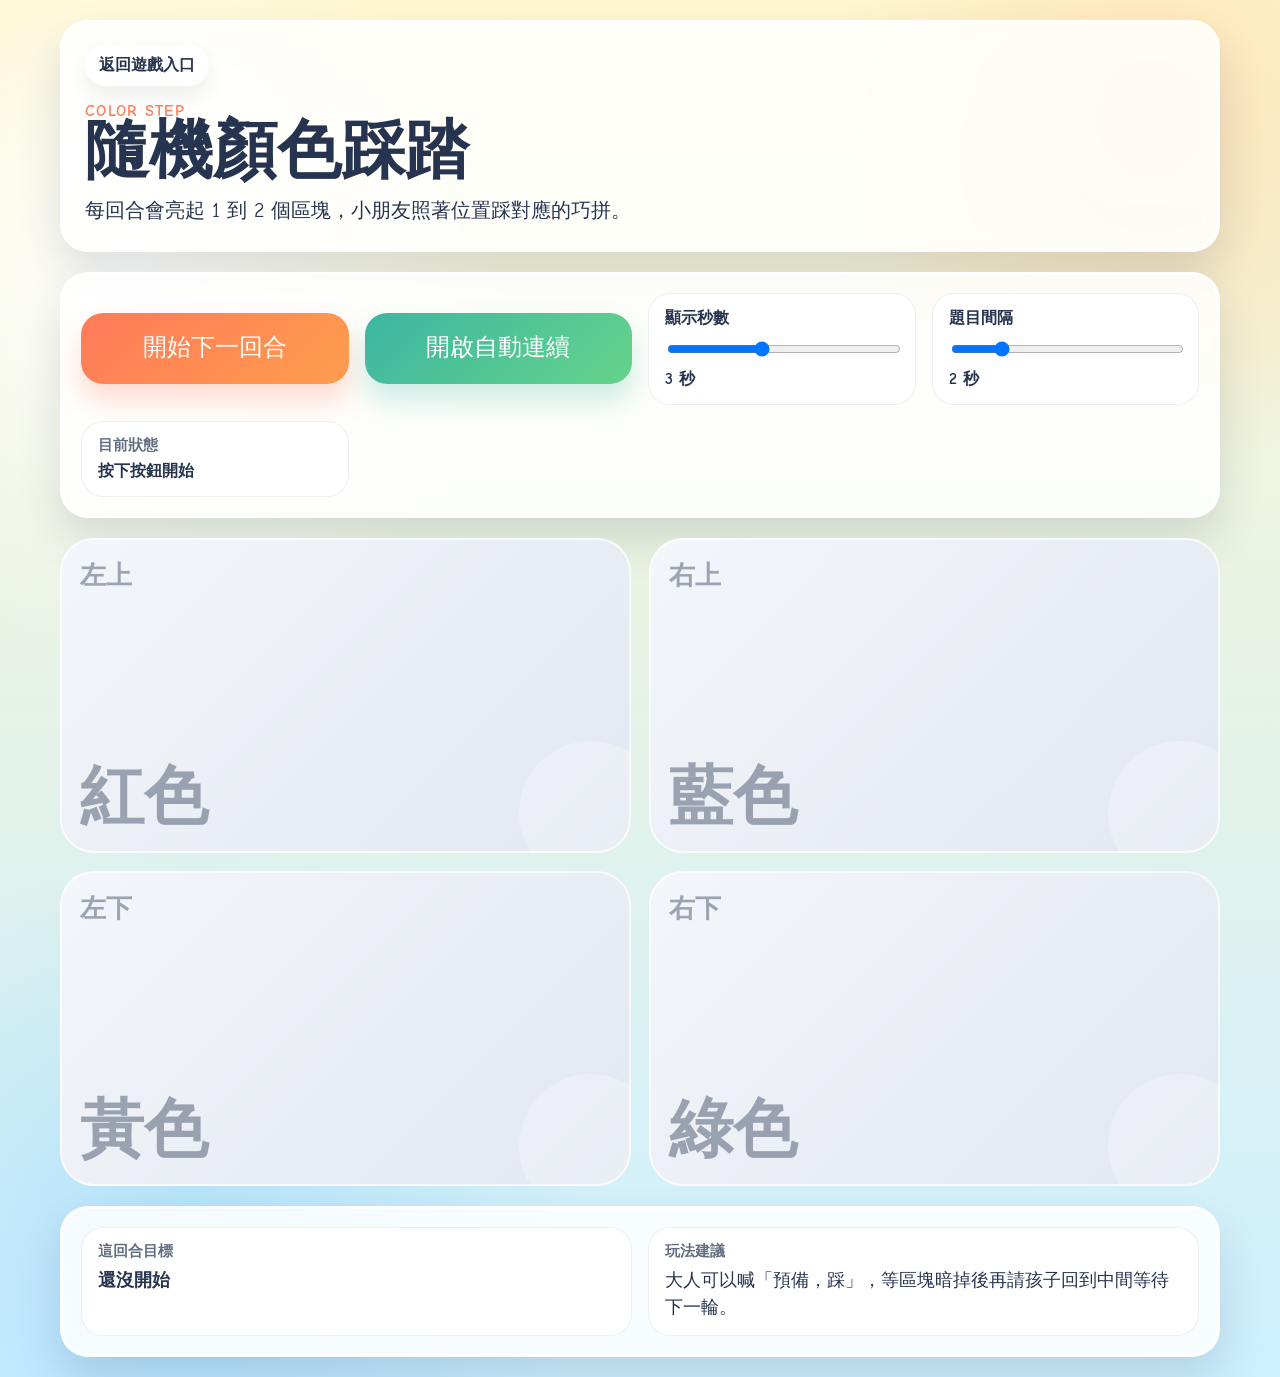
==== games/random-color-step/index.html @ 780e5335 "Initial baby game prototype" ====
<!DOCTYPE html>
<html lang="zh-Hant">
<head>
  <meta charset="UTF-8">
  <meta name="viewport" content="width=device-width, initial-scale=1.0">
  <title>隨機顏色踩踏</title>
  <link rel="stylesheet" href="./styles.css">
</head>
<body>
  <main class="app-shell">
    <section class="topbar">
      <a class="back-link" href="../../index.html">返回遊戲入口</a>
      <div class="title-group">
        <p class="eyebrow">Color Step</p>
        <h1>隨機顏色踩踏</h1>
        <p class="subtitle">每回合會亮起 1 到 2 個區塊，小朋友照著位置踩對應的巧拼。</p>
      </div>
    </section>

    <section class="controls" aria-label="遊戲控制">
      <button id="nextRoundBtn" class="primary-btn" type="button">開始下一回合</button>
      <button id="autoModeBtn" class="secondary-btn" type="button" aria-pressed="false">開啟自動連續</button>
      <label class="speed-control" for="hideDelay">
        顯示秒數
        <input id="hideDelay" type="range" min="1" max="6" step="1" value="3">
        <span id="hideDelayValue">3 秒</span>
      </label>
      <label class="speed-control" for="roundGap">
        題目間隔
        <input id="roundGap" type="range" min="1" max="6" step="1" value="2">
        <span id="roundGapValue">2 秒</span>
      </label>
      <div class="status-card" aria-live="polite">
        <span class="status-label">目前狀態</span>
        <strong id="statusText">按下按鈕開始</strong>
      </div>
    </section>

    <section class="board-wrap">
      <div class="board" id="board" aria-label="四等份顏色版">
        <button class="quadrant q1" data-name="紅色 左上" data-color="red" type="button">
          <span>左上</span>
          <strong>紅色</strong>
        </button>
        <button class="quadrant q2" data-name="藍色 右上" data-color="blue" type="button">
          <span>右上</span>
          <strong>藍色</strong>
        </button>
        <button class="quadrant q3" data-name="黃色 左下" data-color="yellow" type="button">
          <span>左下</span>
          <strong>黃色</strong>
        </button>
        <button class="quadrant q4" data-name="綠色 右下" data-color="green" type="button">
          <span>右下</span>
          <strong>綠色</strong>
        </button>
      </div>
    </section>

    <section class="hint-panel">
      <div class="hint-card">
        <span class="hint-label">這回合目標</span>
        <strong id="roundHint">還沒開始</strong>
      </div>
      <div class="hint-card">
        <span class="hint-label">玩法建議</span>
        <p>大人可以喊「預備，踩」，等區塊暗掉後再請孩子回到中間等待下一輪。</p>
      </div>
    </section>
  </main>

  <script src="./script.js"></script>
</body>
</html>
---- games/random-color-step/styles.css ----
@import url("https://fonts.googleapis.com/css2?family=Baloo+2:wght@400;600;700&family=Comic+Neue:wght@400;700&display=swap");

:root {
  --bg-1: #fff7cf;
  --bg-2: #cdefff;
  --ink: #26344f;
  --card: rgba(255, 255, 255, 0.84);
  --line: rgba(38, 52, 79, 0.08);
  --red: #ff6b6b;
  --blue: #5aa9ff;
  --yellow: #ffd84d;
  --green: #66d38a;
  --inactive: #e7edf5;
  --shadow: 0 22px 44px rgba(38, 52, 79, 0.14);
}

* {
  box-sizing: border-box;
}

body {
  margin: 0;
  min-height: 100vh;
  color: var(--ink);
  font-family: "Comic Neue", sans-serif;
  background:
    radial-gradient(circle at 10% 20%, rgba(255, 255, 255, 0.92), transparent 24%),
    radial-gradient(circle at 90% 10%, rgba(255, 180, 120, 0.3), transparent 20%),
    radial-gradient(circle at 15% 90%, rgba(80, 180, 255, 0.24), transparent 24%),
    linear-gradient(180deg, var(--bg-1), var(--bg-2));
}

button,
input {
  font: inherit;
}

.app-shell {
  width: min(1200px, 100%);
  margin: 0 auto;
  padding: 20px;
  display: grid;
  gap: 20px;
}

.topbar,
.controls,
.hint-panel {
  background: var(--card);
  border: 3px solid rgba(255, 255, 255, 0.92);
  border-radius: 28px;
  box-shadow: var(--shadow);
  backdrop-filter: blur(8px);
}

.topbar {
  padding: 22px;
  display: grid;
  gap: 16px;
}

.back-link {
  width: fit-content;
  padding: 10px 14px;
  border-radius: 999px;
  text-decoration: none;
  color: var(--ink);
  font-weight: 700;
  background: #fff;
  box-shadow: 0 10px 20px rgba(38, 52, 79, 0.08);
}

.eyebrow {
  margin: 0 0 6px;
  font-weight: 700;
  letter-spacing: 0.08em;
  text-transform: uppercase;
  color: #ff7a59;
}

.title-group h1 {
  margin: 0;
  font-family: "Baloo 2", cursive;
  font-size: clamp(2.3rem, 5vw, 4.4rem);
  line-height: 0.92;
}

.subtitle {
  margin: 10px 0 0;
  font-size: clamp(1rem, 2vw, 1.25rem);
  line-height: 1.6;
}

.controls {
  padding: 18px;
  display: grid;
  grid-template-columns: repeat(4, minmax(0, 1fr));
  gap: 16px;
  align-items: center;
}

.primary-btn,
.secondary-btn {
  border: 0;
  cursor: pointer;
  min-height: 68px;
  border-radius: 22px;
  padding: 16px 18px;
  font-family: "Baloo 2", cursive;
  font-size: 1.5rem;
  transition: transform 180ms ease, box-shadow 180ms ease;
}

.primary-btn {
  background: linear-gradient(135deg, #ff7a59, #ff9d4d);
  color: #fff;
  box-shadow: 0 16px 28px rgba(255, 122, 89, 0.28);
}

.secondary-btn {
  background: linear-gradient(135deg, #3cb6a2, #66d38a);
  color: #fff;
  box-shadow: 0 16px 28px rgba(60, 182, 162, 0.26);
}

.primary-btn:hover,
.primary-btn:focus-visible,
.secondary-btn:hover,
.secondary-btn:focus-visible {
  transform: translateY(-2px);
}

.primary-btn:hover,
.primary-btn:focus-visible {
  box-shadow: 0 20px 34px rgba(255, 122, 89, 0.32);
}

.secondary-btn:hover,
.secondary-btn:focus-visible {
  box-shadow: 0 20px 34px rgba(60, 182, 162, 0.3);
}

.secondary-btn.is-active {
  background: linear-gradient(135deg, #24324a, #3b4c6b);
  box-shadow: 0 20px 34px rgba(36, 50, 74, 0.22);
}

.speed-control,
.status-card,
.hint-card {
  min-height: 68px;
  padding: 14px 16px;
  border-radius: 22px;
  background: #fff;
  border: 1px solid var(--line);
}

.speed-control {
  display: grid;
  gap: 10px;
  font-weight: 700;
}

.speed-control input {
  width: 100%;
}

.status-card {
  display: grid;
  align-content: center;
  gap: 6px;
}

.status-label,
.hint-label {
  font-size: 0.92rem;
  font-weight: 700;
  color: rgba(38, 52, 79, 0.72);
}

.board-wrap {
  position: relative;
}

.board {
  display: grid;
  grid-template-columns: repeat(2, 1fr);
  gap: 18px;
  min-height: min(72vh, 760px);
}

.quadrant {
  border: 0;
  cursor: pointer;
  position: relative;
  overflow: hidden;
  border-radius: 34px;
  padding: 20px;
  text-align: left;
  display: flex;
  flex-direction: column;
  justify-content: space-between;
  min-height: 220px;
  color: rgba(38, 52, 79, 0.42);
  background: linear-gradient(135deg, #f3f6fa, #e2e8f0);
  box-shadow: inset 0 0 0 2px rgba(255, 255, 255, 0.7);
  transition: transform 220ms ease, background 220ms ease, color 220ms ease, box-shadow 220ms ease;
}

.quadrant::after {
  content: "";
  position: absolute;
  inset: auto -40px -40px auto;
  width: 160px;
  height: 160px;
  border-radius: 999px;
  background: rgba(255, 255, 255, 0.26);
  transform: scale(0.9);
}

.quadrant span,
.quadrant strong {
  position: relative;
  z-index: 1;
}

.quadrant span {
  font-size: clamp(1.25rem, 2vw, 1.6rem);
  font-weight: 700;
}

.quadrant strong {
  font-family: "Baloo 2", cursive;
  font-size: clamp(2.4rem, 5vw, 4rem);
  line-height: 1;
}

.quadrant.active {
  transform: scale(1.01);
  color: #1d2940;
  box-shadow:
    0 22px 34px rgba(38, 52, 79, 0.18),
    inset 0 0 0 4px rgba(255, 255, 255, 0.62);
  animation: pulse 560ms ease-in-out infinite alternate;
}

.quadrant.active[data-color="red"] {
  background: linear-gradient(135deg, #ff9b9b, var(--red));
}

.quadrant.active[data-color="blue"] {
  background: linear-gradient(135deg, #9bd4ff, var(--blue));
}

.quadrant.active[data-color="yellow"] {
  background: linear-gradient(135deg, #ffe992, var(--yellow));
}

.quadrant.active[data-color="green"] {
  background: linear-gradient(135deg, #a7efbf, var(--green));
}

.hint-panel {
  padding: 18px;
  display: grid;
  grid-template-columns: repeat(2, minmax(0, 1fr));
  gap: 16px;
}

.hint-card {
  display: grid;
  gap: 6px;
  align-content: start;
}

.hint-card p,
.hint-card strong {
  margin: 0;
  font-size: 1.12rem;
  line-height: 1.5;
}

@keyframes pulse {
  from {
    transform: scale(1);
  }
  to {
    transform: scale(1.02);
  }
}

@media (max-width: 860px) {
  .controls,
  .hint-panel {
    grid-template-columns: 1fr;
  }

  .board {
    min-height: auto;
  }

  .quadrant {
    min-height: 180px;
  }
}

@media (max-width: 640px) {
  .app-shell {
    padding: 14px;
  }

  .board {
    gap: 12px;
  }

  .quadrant {
    border-radius: 24px;
    min-height: 150px;
    padding: 16px;
  }
}

@media (prefers-reduced-motion: reduce) {
  *,
  *::before,
  *::after {
    animation: none !important;
    transition: none !important;
  }
}
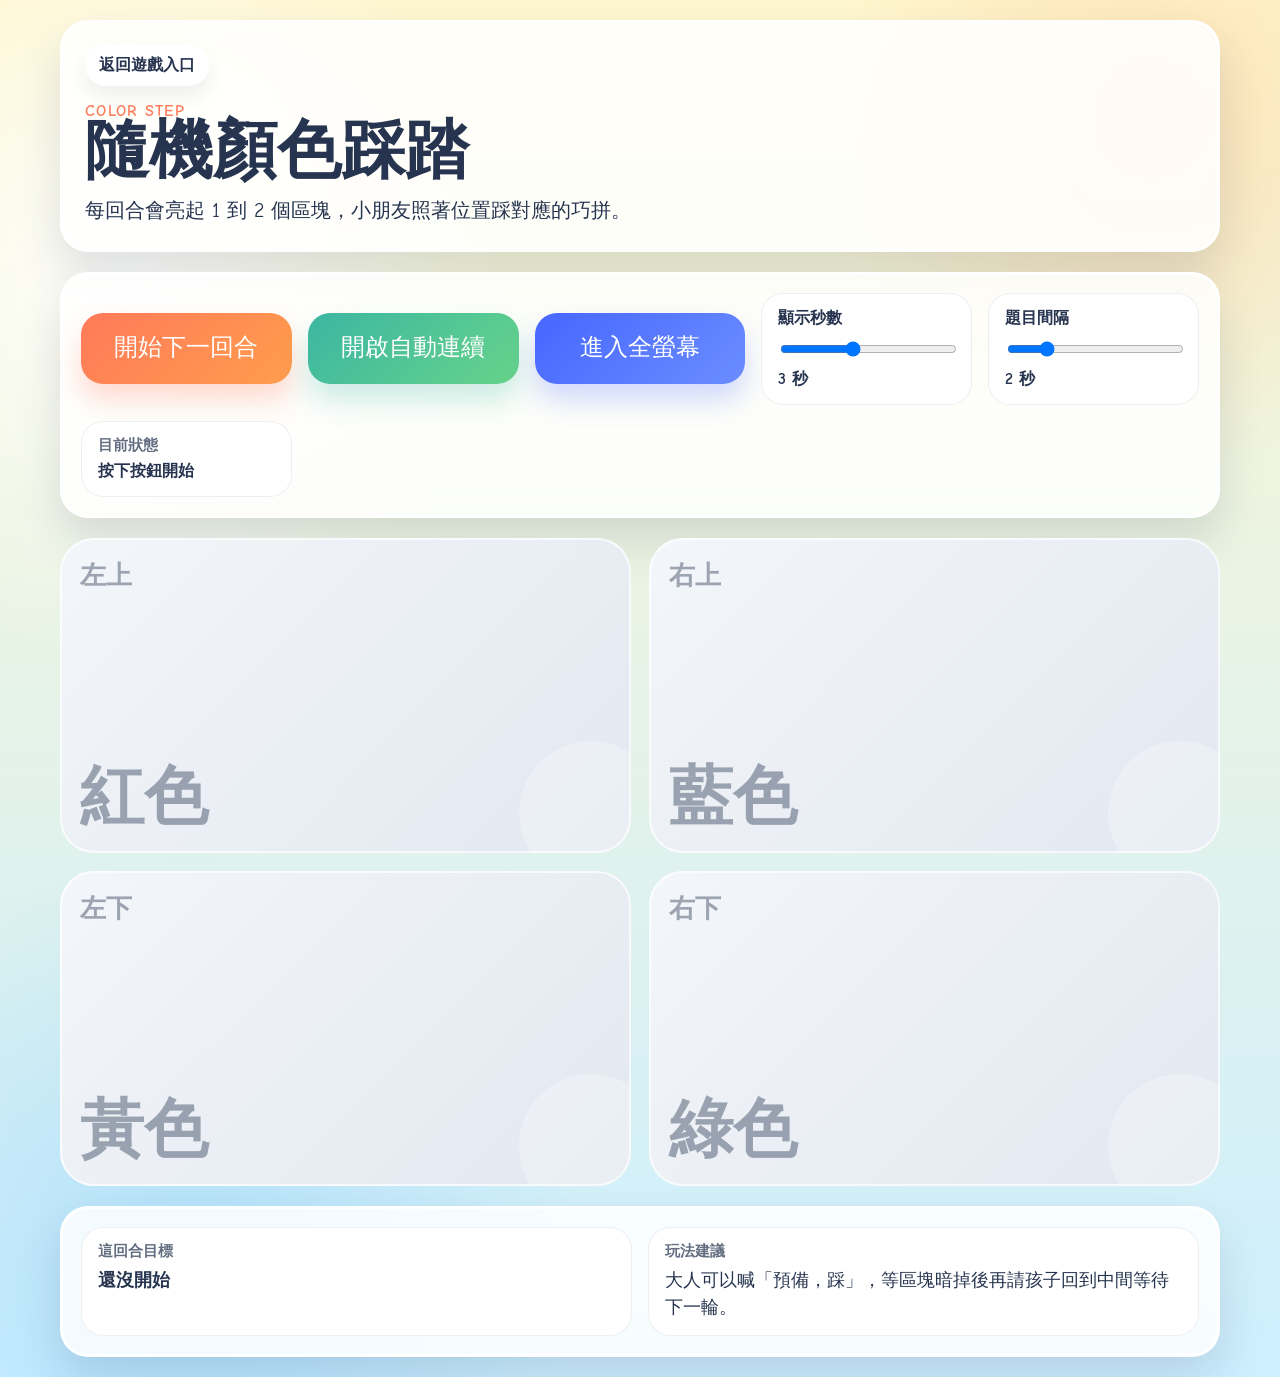
==== commit 7f1c9efc: "Add game hub homepage and focus fullscreen mode" ====
--- a/games/random-color-step/index.html
+++ b/games/random-color-step/index.html
@@ -7,6 +7,7 @@
   <link rel="stylesheet" href="./styles.css">
 </head>
 <body>
+  <button id="controlPeekBtn" class="control-peek-btn" type="button" aria-label="顯示控制列" aria-expanded="false">控制</button>
   <main class="app-shell">
     <section class="topbar">
       <a class="back-link" href="../../index.html">返回遊戲入口</a>
@@ -20,6 +21,7 @@
     <section class="controls" aria-label="遊戲控制">
       <button id="nextRoundBtn" class="primary-btn" type="button">開始下一回合</button>
       <button id="autoModeBtn" class="secondary-btn" type="button" aria-pressed="false">開啟自動連續</button>
+      <button id="fullscreenBtn" class="secondary-btn fullscreen-btn" type="button" aria-pressed="false">進入全螢幕</button>
       <label class="speed-control" for="hideDelay">
         顯示秒數
         <input id="hideDelay" type="range" min="1" max="6" step="1" value="3">
--- a/games/random-color-step/styles.css
+++ b/games/random-color-step/styles.css
@@ -30,6 +30,14 @@
     linear-gradient(180deg, var(--bg-1), var(--bg-2));
 }
 
+body.controls-visible {
+  cursor: default;
+}
+
+body.fullscreen-mode:not(.controls-visible) {
+  cursor: none;
+}
+
 button,
 input {
   font: inherit;
@@ -41,6 +49,31 @@
   padding: 20px;
   display: grid;
   gap: 20px;
+}
+
+.control-peek-btn {
+  position: fixed;
+  top: 10px;
+  left: 10px;
+  z-index: 30;
+  border: 0;
+  min-width: 72px;
+  min-height: 40px;
+  padding: 8px 12px;
+  border-radius: 999px;
+  background: rgba(36, 50, 74, 0.82);
+  color: #fff;
+  font-weight: 700;
+  letter-spacing: 0.03em;
+  opacity: 0;
+  pointer-events: none;
+  transform: translateY(-8px);
+  transition: opacity 180ms ease, transform 180ms ease, background 180ms ease;
+}
+
+.control-peek-btn:hover,
+.control-peek-btn:focus-visible {
+  background: rgba(36, 50, 74, 0.95);
 }
 
 .topbar,
@@ -94,7 +127,7 @@
 .controls {
   padding: 18px;
   display: grid;
-  grid-template-columns: repeat(4, minmax(0, 1fr));
+  grid-template-columns: repeat(5, minmax(0, 1fr));
   gap: 16px;
   align-items: center;
 }
@@ -145,6 +178,16 @@
   box-shadow: 0 20px 34px rgba(36, 50, 74, 0.22);
 }
 
+.fullscreen-btn {
+  background: linear-gradient(135deg, #4666ff, #6b8dff);
+  box-shadow: 0 16px 28px rgba(70, 102, 255, 0.24);
+}
+
+.fullscreen-btn:hover,
+.fullscreen-btn:focus-visible {
+  box-shadow: 0 20px 34px rgba(70, 102, 255, 0.3);
+}
+
 .speed-control,
 .status-card,
 .hint-card {
@@ -187,6 +230,60 @@
   grid-template-columns: repeat(2, 1fr);
   gap: 18px;
   min-height: min(72vh, 760px);
+}
+
+body.fullscreen-mode .app-shell {
+  width: 100%;
+  max-width: none;
+  min-height: 100vh;
+  padding: 12px;
+  gap: 12px;
+}
+
+body.fullscreen-mode .topbar,
+body.fullscreen-mode .hint-panel {
+  display: none;
+}
+
+body.fullscreen-mode .controls {
+  grid-template-columns: repeat(5, minmax(0, 1fr));
+  padding: 12px;
+  border-radius: 20px;
+  position: fixed;
+  top: 10px;
+  left: 12px;
+  right: 12px;
+  z-index: 20;
+  opacity: 0;
+  pointer-events: none;
+  transform: translateY(-18px);
+  transition: opacity 220ms ease, transform 220ms ease;
+}
+
+body.fullscreen-mode .board {
+  min-height: calc(100vh - 24px);
+  gap: 12px;
+}
+
+body.fullscreen-mode .quadrant {
+  min-height: 0;
+  border-radius: 24px;
+}
+
+body.fullscreen-mode.controls-visible .controls {
+  opacity: 1;
+  pointer-events: auto;
+  transform: translateY(0);
+}
+
+body.fullscreen-mode .control-peek-btn {
+  opacity: 0.82;
+  pointer-events: auto;
+  transform: translateY(0);
+}
+
+body.fullscreen-mode.controls-visible .control-peek-btn {
+  opacity: 0.28;
 }
 
 .quadrant {
@@ -299,6 +396,10 @@
     min-height: auto;
   }
 
+  body.fullscreen-mode .controls {
+    grid-template-columns: 1fr;
+  }
+
   .quadrant {
     min-height: 180px;
   }
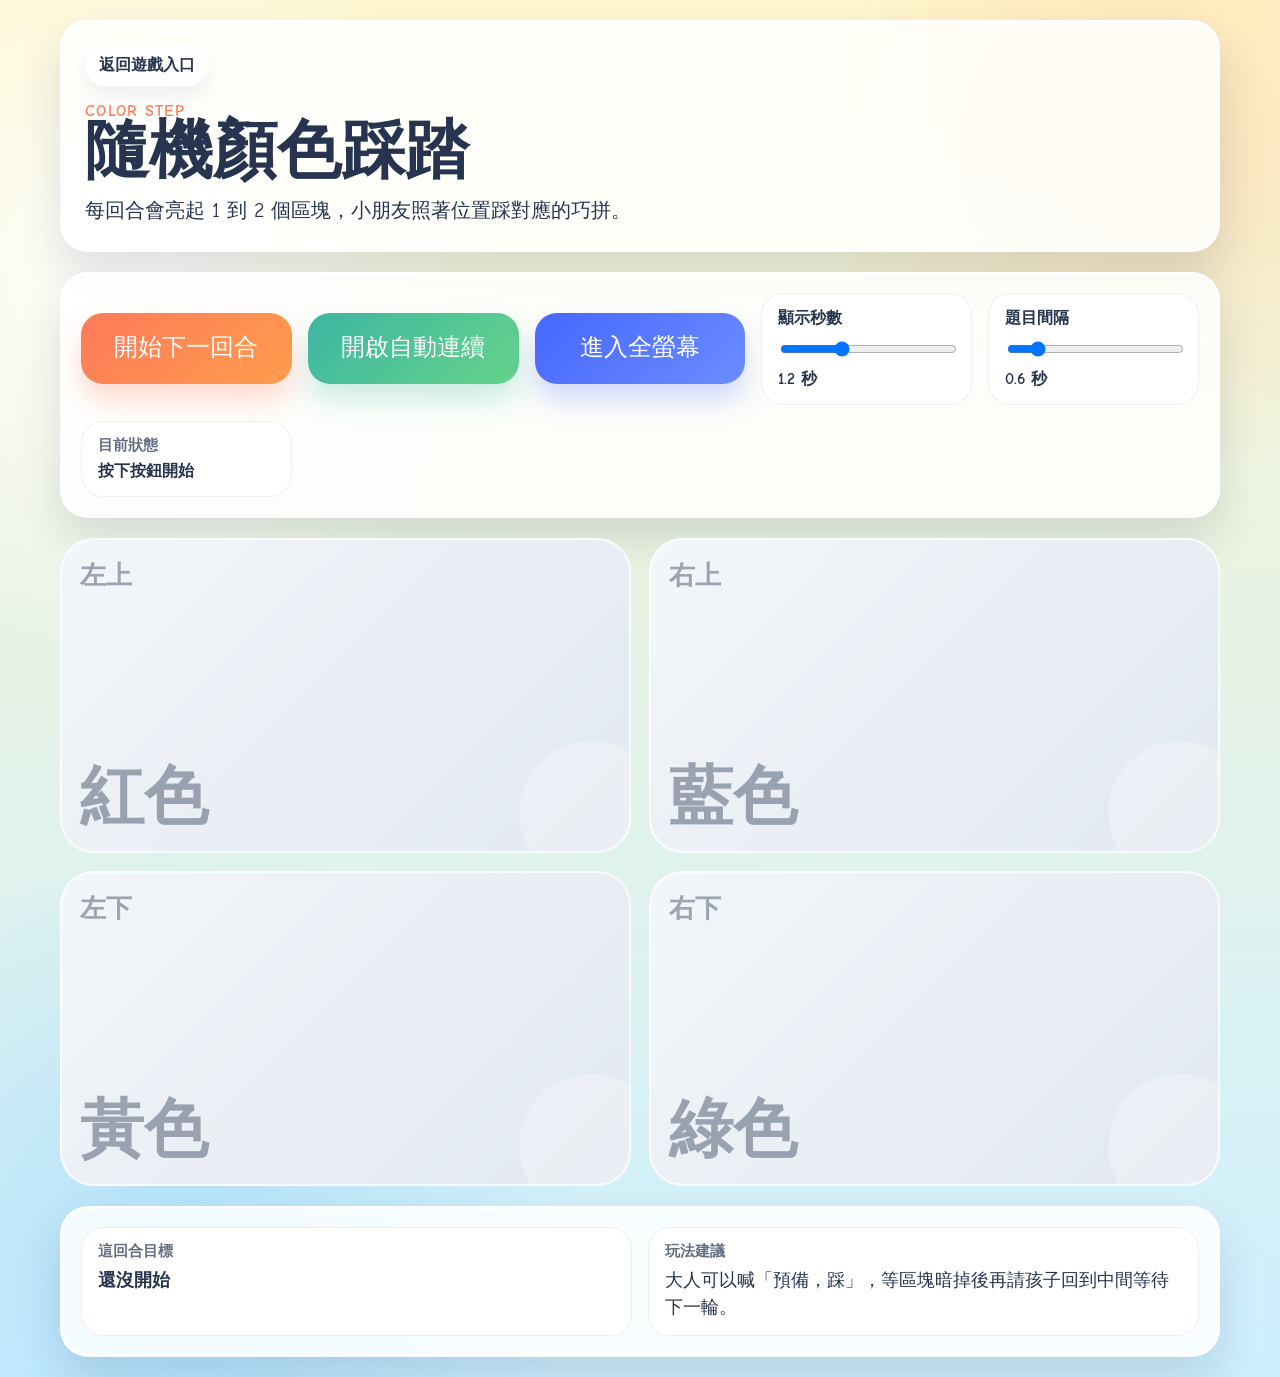
==== commit ec11009b: "縮短秒數" ====
--- a/games/random-color-step/index.html
+++ b/games/random-color-step/index.html
@@ -24,13 +24,13 @@
       <button id="fullscreenBtn" class="secondary-btn fullscreen-btn" type="button" aria-pressed="false">進入全螢幕</button>
       <label class="speed-control" for="hideDelay">
         顯示秒數
-        <input id="hideDelay" type="range" min="1" max="6" step="1" value="3">
-        <span id="hideDelayValue">3 秒</span>
+        <input id="hideDelay" type="range" min="0.3" max="3" step="0.1" value="1.2">
+        <span id="hideDelayValue">1.2 秒</span>
       </label>
       <label class="speed-control" for="roundGap">
         題目間隔
-        <input id="roundGap" type="range" min="1" max="6" step="1" value="2">
-        <span id="roundGapValue">2 秒</span>
+        <input id="roundGap" type="range" min="0.2" max="3" step="0.1" value="0.6">
+        <span id="roundGapValue">0.6 秒</span>
       </label>
       <div class="status-card" aria-live="polite">
         <span class="status-label">目前狀態</span>
